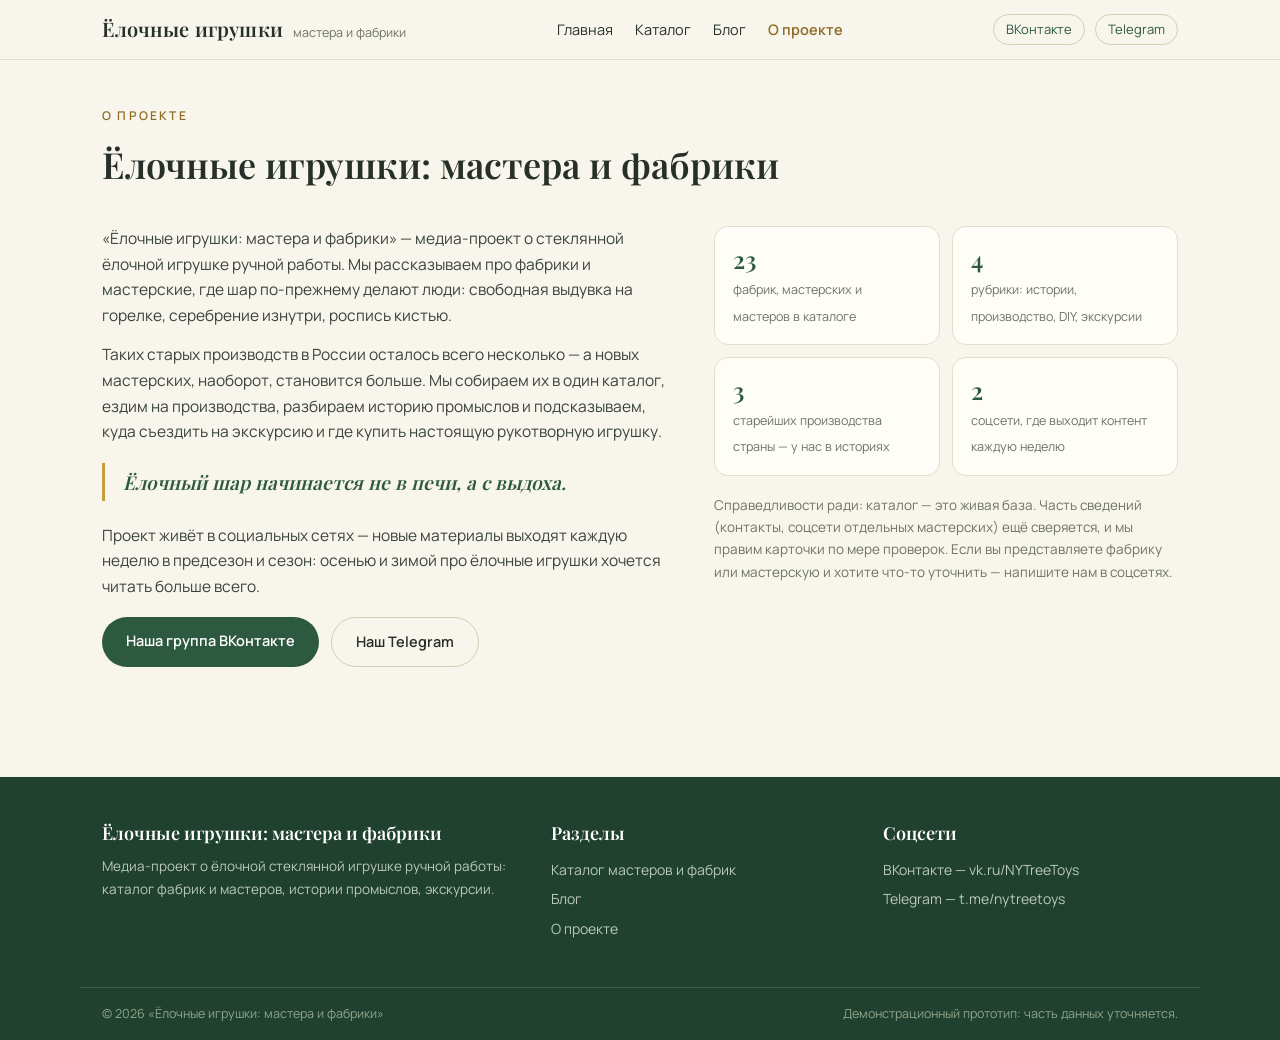
==== about.html @ d10282e3 "Сайт «Ёлочные игрушки: мастера и фабрики» — демонстрационный прототип" ====
<!DOCTYPE html>
<html lang="ru">
<head>
<meta charset="UTF-8">
<meta name="viewport" content="width=device-width,initial-scale=1">
<meta name="robots" content="noindex,nofollow">
<title>О проекте — Ёлочные игрушки: мастера и фабрики</title>
<link rel="stylesheet" href="fonts/fonts.css">
<link rel="stylesheet" href="styles.css">
</head>
<body>

<header class="top">
  <div class="wrap top-in">
    <a class="brand" href="index.html">
      <b>Ёлочные игрушки</b><span>мастера и фабрики</span>
    </a>
    <nav class="nav">
      <a href="index.html">Главная</a>
      <a href="catalog.html">Каталог</a>
      <a href="blog.html">Блог</a>
      <a href="about.html" class="on">О проекте</a>
    </nav>
    <div class="top-soc">
      <a href="https://vk.ru/NYTreeToys" target="_blank" rel="noopener">ВКонтакте</a>
      <a href="https://t.me/nytreetoys" target="_blank" rel="noopener">Telegram</a>
    </div>
    <button class="burger" aria-label="Меню" aria-expanded="false"><span></span><span></span><span></span></button>
  </div>
</header>

<main class="wrap">
  <div class="page-head">
    <div class="eyebrow">О проекте</div>
    <h1>Ёлочные игрушки: мастера и фабрики</h1>
  </div>

  <section style="padding-top:20px">
    <div class="about-cols">
      <div>
        <p>«Ёлочные игрушки: мастера и фабрики» — медиа-проект о стеклянной ёлочной игрушке ручной работы. Мы рассказываем про фабрики и мастерские, где шар по-прежнему делают люди: свободная выдувка на горелке, серебрение изнутри, роспись кистью.</p>
        <p>Таких старых производств в России осталось всего несколько — а новых мастерских, наоборот, становится больше. Мы собираем их в один каталог, ездим на производства, разбираем историю промыслов и подсказываем, куда съездить на экскурсию и где купить настоящую рукотворную игрушку.</p>
        <div class="quote">Ёлочный шар начинается не в печи, а с выдоха.</div>
        <p>Проект живёт в социальных сетях — новые материалы выходят каждую неделю в предсезон и сезон: осенью и зимой про ёлочные игрушки хочется читать больше всего.</p>
        <div class="soc-row">
          <a class="btn btn-solid" href="https://vk.ru/NYTreeToys" target="_blank" rel="noopener">Наша группа ВКонтакте</a>
          <a class="btn btn-ghost" href="https://t.me/nytreetoys" target="_blank" rel="noopener">Наш Telegram</a>
        </div>
      </div>
      <div>
        <div class="mini-facts">
          <div class="rv"><b>23</b><span>фабрик, мастерских и мастеров в каталоге</span></div>
          <div class="rv"><b>4</b><span>рубрики: истории, производство, DIY, экскурсии</span></div>
          <div class="rv"><b>3</b><span>старейших производства страны — у нас в историях</span></div>
          <div class="rv"><b>2</b><span>соцсети, где выходит контент каждую неделю</span></div>
        </div>
        <p style="margin-top:18px;font-size:13.5px;color:var(--mut)">Справедливости ради: каталог — это живая база. Часть сведений (контакты, соцсети отдельных мастерских) ещё сверяется, и мы правим карточки по мере проверок. Если вы представляете фабрику или мастерскую и хотите что-то уточнить — напишите нам в соцсетях.</p>
      </div>
    </div>
  </section>
</main>

<footer>
  <div class="wrap foot-in">
    <div>
      <h4>Ёлочные игрушки: мастера и фабрики</h4>
      <p>Медиа-проект о ёлочной стеклянной игрушке ручной работы: каталог фабрик и мастеров, истории промыслов, экскурсии.</p>
    </div>
    <div>
      <h4>Разделы</h4>
      <a href="catalog.html">Каталог мастеров и фабрик</a>
      <a href="blog.html">Блог</a>
      <a href="about.html">О проекте</a>
    </div>
    <div>
      <h4>Соцсети</h4>
      <a href="https://vk.ru/NYTreeToys" target="_blank" rel="noopener">ВКонтакте — vk.ru/NYTreeToys</a>
      <a href="https://t.me/nytreetoys" target="_blank" rel="noopener">Telegram — t.me/nytreetoys</a>
    </div>
  </div>
  <div class="wrap foot-bot">
    <span>© 2026 «Ёлочные игрушки: мастера и фабрики»</span>
    <span>Демонстрационный прототип: часть данных уточняется.</span>
  </div>
</footer>

<script src="app.js"></script>
</body>
</html>
---- fonts/fonts.css ----
@font-face {
  font-family: 'Manrope';
  font-style: normal;
  font-weight: 400;
  font-display: swap;
  src: url('manrope-400-normal-cyrillic.woff2') format('woff2');
  unicode-range: U+0301, U+0400-045F, U+0490-0491, U+04B0-04B1, U+2116;
}
@font-face {
  font-family: 'Manrope';
  font-style: normal;
  font-weight: 400;
  font-display: swap;
  src: url('manrope-400-normal-latin.woff2') format('woff2');
  unicode-range: U+0000-00FF, U+0131, U+0152-0153, U+02BB-02BC, U+02C6, U+02DA, U+02DC, U+0304, U+0308, U+0329, U+2000-206F, U+20AC, U+2122, U+2191, U+2193, U+2212, U+2215, U+FEFF, U+FFFD;
}
@font-face {
  font-family: 'Manrope';
  font-style: normal;
  font-weight: 500;
  font-display: swap;
  src: url('manrope-500-normal-cyrillic.woff2') format('woff2');
  unicode-range: U+0301, U+0400-045F, U+0490-0491, U+04B0-04B1, U+2116;
}
@font-face {
  font-family: 'Manrope';
  font-style: normal;
  font-weight: 500;
  font-display: swap;
  src: url('manrope-500-normal-latin.woff2') format('woff2');
  unicode-range: U+0000-00FF, U+0131, U+0152-0153, U+02BB-02BC, U+02C6, U+02DA, U+02DC, U+0304, U+0308, U+0329, U+2000-206F, U+20AC, U+2122, U+2191, U+2193, U+2212, U+2215, U+FEFF, U+FFFD;
}
@font-face {
  font-family: 'Manrope';
  font-style: normal;
  font-weight: 600;
  font-display: swap;
  src: url('manrope-600-normal-cyrillic.woff2') format('woff2');
  unicode-range: U+0301, U+0400-045F, U+0490-0491, U+04B0-04B1, U+2116;
}
@font-face {
  font-family: 'Manrope';
  font-style: normal;
  font-weight: 600;
  font-display: swap;
  src: url('manrope-600-normal-latin.woff2') format('woff2');
  unicode-range: U+0000-00FF, U+0131, U+0152-0153, U+02BB-02BC, U+02C6, U+02DA, U+02DC, U+0304, U+0308, U+0329, U+2000-206F, U+20AC, U+2122, U+2191, U+2193, U+2212, U+2215, U+FEFF, U+FFFD;
}
@font-face {
  font-family: 'Manrope';
  font-style: normal;
  font-weight: 800;
  font-display: swap;
  src: url('manrope-800-normal-cyrillic.woff2') format('woff2');
  unicode-range: U+0301, U+0400-045F, U+0490-0491, U+04B0-04B1, U+2116;
}
@font-face {
  font-family: 'Manrope';
  font-style: normal;
  font-weight: 800;
  font-display: swap;
  src: url('manrope-800-normal-latin.woff2') format('woff2');
  unicode-range: U+0000-00FF, U+0131, U+0152-0153, U+02BB-02BC, U+02C6, U+02DA, U+02DC, U+0304, U+0308, U+0329, U+2000-206F, U+20AC, U+2122, U+2191, U+2193, U+2212, U+2215, U+FEFF, U+FFFD;
}
@font-face {
  font-family: 'Playfair Display';
  font-style: normal;
  font-weight: 600;
  font-display: swap;
  src: url('playfair-display-600-normal-cyrillic.woff2') format('woff2');
  unicode-range: U+0301, U+0400-045F, U+0490-0491, U+04B0-04B1, U+2116;
}
@font-face {
  font-family: 'Playfair Display';
  font-style: normal;
  font-weight: 600;
  font-display: swap;
  src: url('playfair-display-600-normal-latin.woff2') format('woff2');
  unicode-range: U+0000-00FF, U+0131, U+0152-0153, U+02BB-02BC, U+02C6, U+02DA, U+02DC, U+0304, U+0308, U+0329, U+2000-206F, U+20AC, U+2122, U+2191, U+2193, U+2212, U+2215, U+FEFF, U+FFFD;
}
@font-face {
  font-family: 'Playfair Display';
  font-style: normal;
  font-weight: 700;
  font-display: swap;
  src: url('playfair-display-700-normal-cyrillic.woff2') format('woff2');
  unicode-range: U+0301, U+0400-045F, U+0490-0491, U+04B0-04B1, U+2116;
}
@font-face {
  font-family: 'Playfair Display';
  font-style: normal;
  font-weight: 700;
  font-display: swap;
  src: url('playfair-display-700-normal-latin.woff2') format('woff2');
  unicode-range: U+0000-00FF, U+0131, U+0152-0153, U+02BB-02BC, U+02C6, U+02DA, U+02DC, U+0304, U+0308, U+0329, U+2000-206F, U+20AC, U+2122, U+2191, U+2193, U+2212, U+2215, U+FEFF, U+FFFD;
}
---- styles.css ----
/* Ёлочные игрушки: мастера и фабрики — сайт-прототип.
   Палитра: бумага + хвоя + бронза. Шрифты локально (fonts/). */

:root{
  --paper:#F8F5ED;
  --card:#FFFDF7;
  --ink:#263029;
  --mut:#6D7366;
  --pine:#2E5941;
  --pine-deep:#20412F;
  --bronze:#8F6B23;
  --gold:#C89B3C;
  --line:#E4DDCB;
  --line2:#D6CCB4;
  --serif:"Playfair Display",Georgia,serif;
  --sans:"Manrope",system-ui,Arial,sans-serif;
}
*{box-sizing:border-box;margin:0;padding:0}
html{scroll-behavior:smooth}
@media(prefers-reduced-motion:reduce){html{scroll-behavior:auto}}
body{font:16px/1.65 var(--sans);background:var(--paper);color:var(--ink);padding-block:0}
img{max-width:100%;display:block}
a{color:var(--bronze)}
.wrap{max-width:1120px;margin-inline:auto;padding-inline:22px}

/* ── Шапка ─────────────────────────── */
.top{position:sticky;top:0;z-index:20;background:rgba(248,245,237,.94);backdrop-filter:blur(6px);border-bottom:1px solid var(--line)}
.top-in{display:flex;align-items:center;justify-content:space-between;gap:16px;padding-block:14px}
.brand{display:flex;align-items:baseline;gap:10px;text-decoration:none;color:var(--ink)}
.brand b{font:600 20px var(--serif);letter-spacing:.2px}
.brand span{font-size:12.5px;color:var(--mut)}
.nav{display:flex;gap:22px;align-items:center}
.nav a{font-size:14.5px;color:var(--ink);text-decoration:none}
.nav a:hover{color:var(--bronze)}
.nav a.on{color:var(--bronze);font-weight:600}
.top-soc{display:flex;gap:10px}
.top-soc a{font-size:13px;text-decoration:none;color:var(--pine);border:1px solid var(--line2);border-radius:99px;padding:4px 12px}
.top-soc a:hover{background:var(--pine);color:#fff;border-color:var(--pine)}
.burger{display:none;background:none;border:0;cursor:pointer;padding:8px}
.burger span{display:block;width:22px;height:2px;background:var(--ink);margin:5px 0;border-radius:2px}

/* ── Hero ─────────────────────────── */
.hero{padding-block:64px 26px}
.hero-in{display:grid;grid-template-columns:1.15fr .85fr;gap:48px;align-items:center}
.eyebrow{font-size:12px;font-weight:600;letter-spacing:2.2px;text-transform:uppercase;color:var(--bronze);margin-bottom:14px}
.hero h1{font:600 44px/1.18 var(--serif);letter-spacing:.2px}
.hero h1 em{font-style:italic;color:var(--pine)}
.hero .lead{font-size:17px;color:var(--mut);margin-top:16px;max-width:46ch}
.hero-cta{display:flex;gap:12px;margin-top:26px;flex-wrap:wrap}
.btn{display:inline-block;text-decoration:none;font-weight:600;font-size:14.5px;border-radius:99px;padding:12px 24px}
.btn-solid{background:var(--pine);color:#fff}
.btn-solid:hover{background:var(--pine-deep)}
.btn-ghost{border:1px solid var(--line2);color:var(--ink)}
.btn-ghost:hover{border-color:var(--bronze);color:var(--bronze)}
.hero-figure{position:relative}
.hero-figure img{border-radius:18px;aspect-ratio:4/3;object-fit:cover}
.hero-figure::after{content:"";position:absolute;inset:14px -14px -14px 14px;border:1.5px solid var(--gold);border-radius:18px;z-index:-1}
.hero-meta{margin-top:14px;font-size:13px;color:var(--mut)}
.hero-meta b{color:var(--ink);font-weight:600}

/* ── Полоса фактов ─────────────────── */
.facts{display:grid;grid-template-columns:repeat(4,1fr);border-block:1px solid var(--line2);margin-block:34px}
.facts div{padding:22px 18px;text-align:center}
.facts div+div{border-left:1px solid var(--line2)}
.facts b{display:block;font:600 26px var(--serif);color:var(--pine)}
.facts span{font-size:12.5px;color:var(--mut);letter-spacing:.4px;text-transform:uppercase}

/* ── Секции ───────────────────────── */
section{padding-block:54px}
.sec-head{display:flex;align-items:baseline;justify-content:space-between;gap:16px;margin-bottom:26px;flex-wrap:wrap}
.sec-head h2{font:600 30px var(--serif)}
.sec-head a{font-size:14px;font-weight:600;text-decoration:none}

/* Рубрики — редакционный нумерованный список */
.rubs{display:grid;grid-template-columns:1fr 1fr;gap:0 56px}
.rub{display:grid;grid-template-columns:44px 1fr;gap:14px;padding-block:20px;border-top:1px solid var(--line2)}
.rub i{font-style:normal;font:600 15px var(--serif);color:var(--gold)}
.rub h3{font:600 19px var(--serif);margin-bottom:4px}
.rub p{font-size:14px;color:var(--mut)}

/* Свежие материалы: 1 крупный + 2 компактных */
.posts{display:grid;grid-template-columns:1.25fr 1fr;grid-template-rows:auto auto;gap:22px}
.postc{display:block;background:var(--card);border:1px solid var(--line);border-radius:16px;overflow:hidden;text-decoration:none;color:var(--ink);transition:box-shadow .25s}
.postc:hover{box-shadow:0 10px 30px rgba(38,48,41,.1)}
.postc img{aspect-ratio:16/10;object-fit:cover;width:100%}
.postc.big{grid-row:1/3}
.postc.big img{aspect-ratio:4/3}
.postc .pc-body{padding:18px 20px 22px}
.pc-meta{font-size:12px;color:var(--bronze);font-weight:600;letter-spacing:1.2px;text-transform:uppercase;margin-bottom:8px}
.postc h3{font:600 20px var(--serif);margin-bottom:8px}
.postc.big h3{font-size:25px}
.postc p{font-size:14px;color:var(--mut)}

/* Каталог-тизер — строки списка */
.tz{border-top:1px solid var(--line2)}
.tz a{display:grid;grid-template-columns:2fr 1.4fr 1.6fr auto;gap:14px;align-items:baseline;padding-block:15px;border-bottom:1px solid var(--line2);text-decoration:none;color:var(--ink)}
.tz a:hover{background:var(--card)}
.tz .n{font:600 17px var(--serif)}
.tz .c{font-size:13.5px;color:var(--mut)}
.tz .t{font-size:13px;color:var(--pine)}
.tz .a{color:var(--bronze);font-size:14px}
.tz-more{text-align:center;margin-top:22px}

/* ── Подписка ─────────────────────── */
.subs{background:var(--pine-deep);border-radius:20px;color:#EDF3EA;padding:44px 48px;margin-block:10px 20px}
.subs h2{font:600 29px var(--serif);color:#fff}
.subs p{color:#B9C9B6;font-size:14.5px;margin-top:8px;max-width:52ch}
.subs form{display:flex;gap:10px;margin-top:22px;flex-wrap:wrap}
.subs input{flex:1;min-width:240px;background:rgba(255,255,255,.09);border:1px solid rgba(255,255,255,.22);border-radius:99px;color:#fff;padding:12px 20px;font:inherit;font-size:14.5px}
.subs input::placeholder{color:#8FA58C}
.subs input:focus{outline:2px solid var(--gold);outline-offset:1px}
.subs .btn-solid{background:var(--gold);color:#33290D}
.subs .btn-solid:hover{background:#D9B052}
.subs .alt{margin-top:16px;font-size:13.5px;color:#B9C9B6}
.subs .alt a{color:var(--gold)}
.subs-msg{margin-top:10px;font-size:14px;color:#F5E4B8;min-height:1em}

/* ── Футер ─────────────────────────── */
footer{background:var(--pine-deep);color:#B9C9B6;margin-top:56px}
.foot-in{display:grid;grid-template-columns:1.4fr 1fr 1fr;gap:36px;padding-block:44px}
.foot-in h4{font:600 18px var(--serif);color:#fff;margin-bottom:10px}
.foot-in a{color:#B9C9B6;text-decoration:none;font-size:14px;display:block;padding-block:3px}
.foot-in a:hover{color:var(--gold)}
.foot-in p{font-size:13.5px}
.foot-bot{border-top:1px solid rgba(255,255,255,.12);padding-block:16px;font-size:12.5px;color:#8FA58C;display:flex;justify-content:space-between;gap:12px;flex-wrap:wrap}
.foot-bot a{color:#B9C9B6}

/* ── Каталог ───────────────────────── */
.page-head{padding-block:46px 8px}
.page-head h1{font:600 36px var(--serif);margin-bottom:10px}
.page-head p{color:var(--mut);max-width:60ch}
.discl{margin-block:18px;background:var(--card);border:1px solid var(--line);border-left:3px solid var(--gold);border-radius:10px;padding:12px 16px;font-size:13.5px;color:var(--mut)}
.chips{display:flex;gap:8px;flex-wrap:wrap;margin-block:18px 8px}
.chip{background:none;border:1px solid var(--line2);border-radius:99px;padding:7px 16px;font:inherit;font-size:13.5px;cursor:pointer;color:var(--ink)}
.chip:hover{border-color:var(--bronze);color:var(--bronze)}
.chip.on{background:var(--pine);border-color:var(--pine);color:#fff;font-weight:600}
.chips-n{font-size:13px;color:var(--mut);margin:8px 0 4px}

.cards{display:grid;grid-template-columns:repeat(auto-fill,minmax(320px,1fr));gap:18px;padding-block:18px 40px}
.fcard{background:var(--card);border:1px solid var(--line);border-radius:16px;padding:22px;display:flex;flex-direction:column;gap:8px}
.fcard .fc-top{display:flex;justify-content:space-between;align-items:baseline;gap:10px}
.fbadge{font-size:11px;font-weight:600;letter-spacing:1px;text-transform:uppercase;color:var(--pine);border:1px solid var(--line2);border-radius:6px;padding:2px 8px;white-space:nowrap}
.fcard h3{font:600 19px var(--serif)}
.fcard .fc-geo{font-size:13px;color:var(--mut)}
.fcard .fc-geo b{color:var(--gold);font-weight:600}
.fc-tech{display:flex;gap:6px;flex-wrap:wrap}
.fc-tech i{font-style:normal;font-size:12px;color:var(--pine);background:#EDF2EA;border-radius:6px;padding:2px 8px}
.fcard p{font-size:13.5px;color:var(--mut)}
.fc-links{display:flex;gap:10px;flex-wrap:wrap;margin-top:auto;padding-top:8px}
.fc-links a{font-size:13px;text-decoration:none;color:var(--bronze);border-bottom:1px solid transparent}
.fc-links a:hover{border-color:var(--bronze)}
.fc-extra{font-size:12.5px;color:var(--mut);border-top:1px dashed var(--line2);padding-top:8px}
.fc-extra b{font-weight:600;color:var(--ink)}

/* ── Блог ─────────────────────────── */
.art{background:var(--card);border:1px solid var(--line);border-radius:18px;overflow:hidden;margin-bottom:26px}
.art>img{width:100%;aspect-ratio:21/10;object-fit:cover}
.art-body{padding:26px 30px 30px}
.art-meta{display:flex;gap:14px;font-size:12.5px;color:var(--mut);margin-bottom:10px;flex-wrap:wrap}
.art-meta .rub-tag{color:var(--bronze);font-weight:600;letter-spacing:1px;text-transform:uppercase}
.art h2{font:600 26px var(--serif);margin-bottom:12px}
.art .intro{font-size:16px;color:var(--ink)}
.art details{margin-top:8px}
.art summary{cursor:pointer;list-style:none;display:inline-block;font-weight:600;font-size:14.5px;color:var(--bronze);margin-top:12px}
.art summary::-webkit-details-marker{display:none}
.art summary::after{content:" ↓"}
.art details[open] summary::after{content:" ↑"}
.art .art-full{margin-top:14px;font-size:15px;color:#3A443C}
.art .art-full p+p{margin-top:12px}
.art .src{margin-top:14px;font-size:13.5px;color:var(--mut)}

/* ── О проекте ────────────────────── */
.about-cols{display:grid;grid-template-columns:1.1fr .9fr;gap:44px;align-items:start}
.about-cols p{margin-bottom:14px;font-size:15.5px;color:#3A443C}
.about-cols .quote{border-left:3px solid var(--gold);padding:6px 0 6px 18px;font:italic 600 19px var(--serif);color:var(--pine);margin-block:18px 22px}
.mini-facts{display:grid;grid-template-columns:repeat(2,1fr);gap:12px}
.mini-facts div{background:var(--card);border:1px solid var(--line);border-radius:14px;padding:16px 18px}
.mini-facts b{display:block;font:600 24px var(--serif);color:var(--pine)}
.mini-facts span{font-size:12.5px;color:var(--mut)}
.soc-row{display:flex;gap:12px;margin-top:18px;flex-wrap:wrap}

/* ── Появление при скролле ─────────── */
.rv{opacity:0;transform:translateY(14px);transition:opacity .6s cubic-bezier(.16,1,.3,1),transform .6s cubic-bezier(.16,1,.3,1)}
.rv.in{opacity:1;transform:none}
@media(prefers-reduced-motion:reduce){.rv{opacity:1;transform:none;transition:none}}

/* ── Адаптив ──────────────────────── */
@media(max-width:960px){
  .hero-in{grid-template-columns:1fr;gap:30px}
  .hero h1{font-size:36px}
  .facts{grid-template-columns:repeat(2,1fr)}
  .facts div:nth-child(3){border-left:0}
  .facts div:nth-child(n+3){border-top:1px solid var(--line2)}
  .rubs{grid-template-columns:1fr}
  .posts{grid-template-columns:1fr}
  .postc.big{grid-row:auto}
  .tz a{grid-template-columns:1fr auto;grid-template-rows:auto auto}
  .tz .c{grid-column:1}.tz .t{grid-column:1}
  .about-cols{grid-template-columns:1fr}
  .foot-in{grid-template-columns:1fr;gap:24px}
}
@media(max-width:640px){
  .nav{position:fixed;inset:0;background:var(--paper);flex-direction:column;justify-content:center;font-size:20px;gap:26px;transform:translateY(-100%);transition:transform .3s;z-index:19}
  .nav.open{transform:none}
  .burger{display:block;z-index:21}
  .top-soc{display:none}
  .hero{padding-block:40px 10px}
  .hero h1{font-size:30px}
  .subs{padding:30px 22px}
  .subs h2{font-size:23px}
  section{padding-block:38px}
  .art-body{padding:20px}
  .page-head h1{font-size:28px}
}
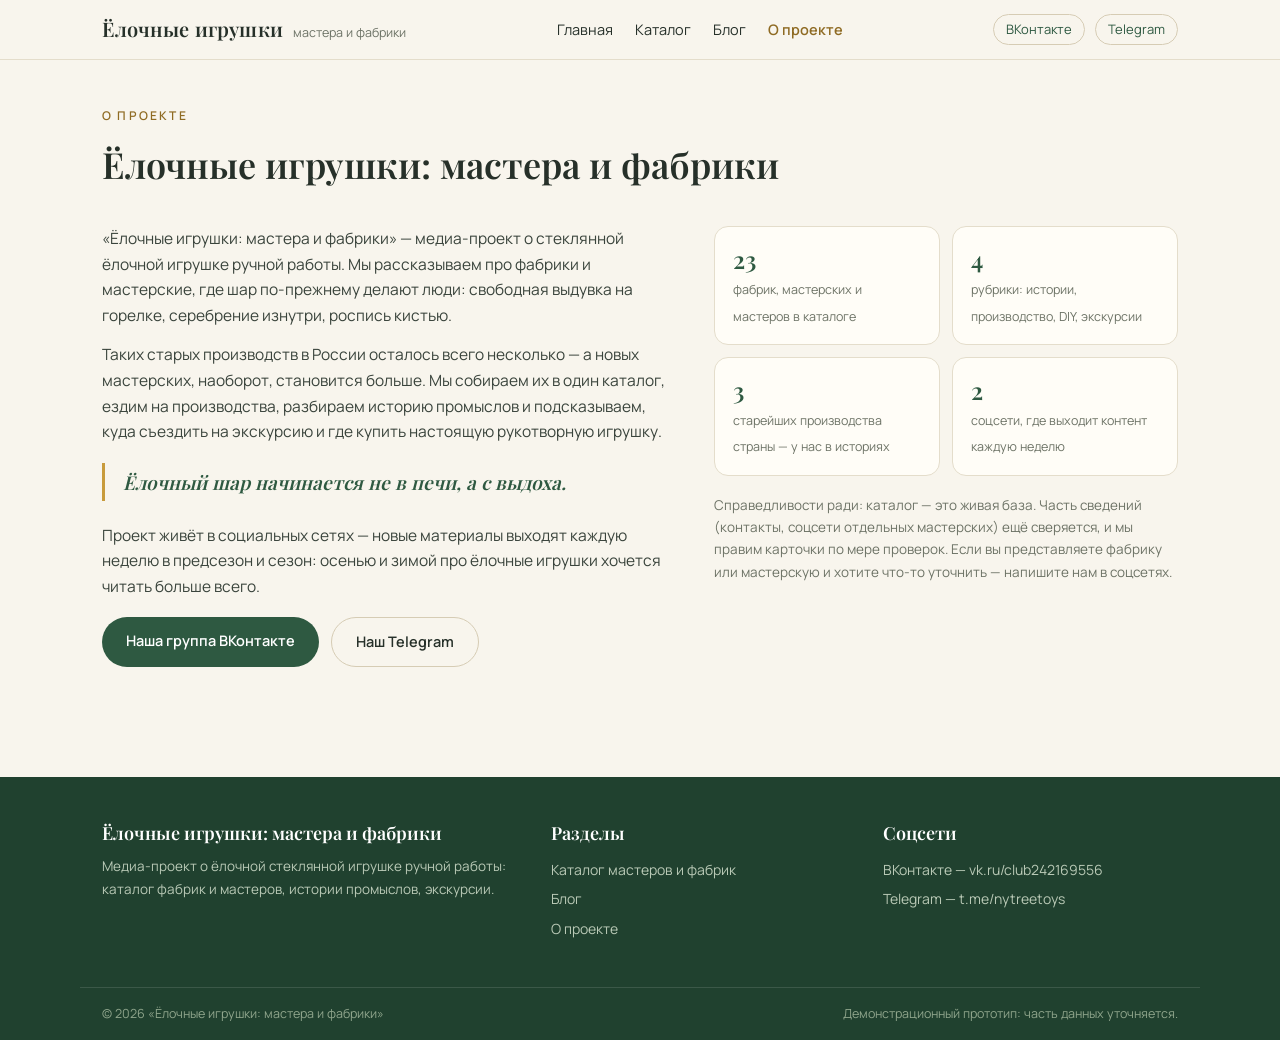
==== commit 5efe3f40: "ВК-ссылки: рабочий адрес группы club242169556" ====
--- a/about.html
+++ b/about.html
@@ -22,7 +22,7 @@
       <a href="about.html" class="on">О проекте</a>
     </nav>
     <div class="top-soc">
-      <a href="https://vk.ru/NYTreeToys" target="_blank" rel="noopener">ВКонтакте</a>
+      <a href="https://vk.ru/club242169556" target="_blank" rel="noopener">ВКонтакте</a>
       <a href="https://t.me/nytreetoys" target="_blank" rel="noopener">Telegram</a>
     </div>
     <button class="burger" aria-label="Меню" aria-expanded="false"><span></span><span></span><span></span></button>
@@ -43,7 +43,7 @@
         <div class="quote">Ёлочный шар начинается не в печи, а с выдоха.</div>
         <p>Проект живёт в социальных сетях — новые материалы выходят каждую неделю в предсезон и сезон: осенью и зимой про ёлочные игрушки хочется читать больше всего.</p>
         <div class="soc-row">
-          <a class="btn btn-solid" href="https://vk.ru/NYTreeToys" target="_blank" rel="noopener">Наша группа ВКонтакте</a>
+          <a class="btn btn-solid" href="https://vk.ru/club242169556" target="_blank" rel="noopener">Наша группа ВКонтакте</a>
           <a class="btn btn-ghost" href="https://t.me/nytreetoys" target="_blank" rel="noopener">Наш Telegram</a>
         </div>
       </div>
@@ -74,7 +74,7 @@
     </div>
     <div>
       <h4>Соцсети</h4>
-      <a href="https://vk.ru/NYTreeToys" target="_blank" rel="noopener">ВКонтакте — vk.ru/NYTreeToys</a>
+      <a href="https://vk.ru/club242169556" target="_blank" rel="noopener">ВКонтакте — vk.ru/club242169556</a>
       <a href="https://t.me/nytreetoys" target="_blank" rel="noopener">Telegram — t.me/nytreetoys</a>
     </div>
   </div>
